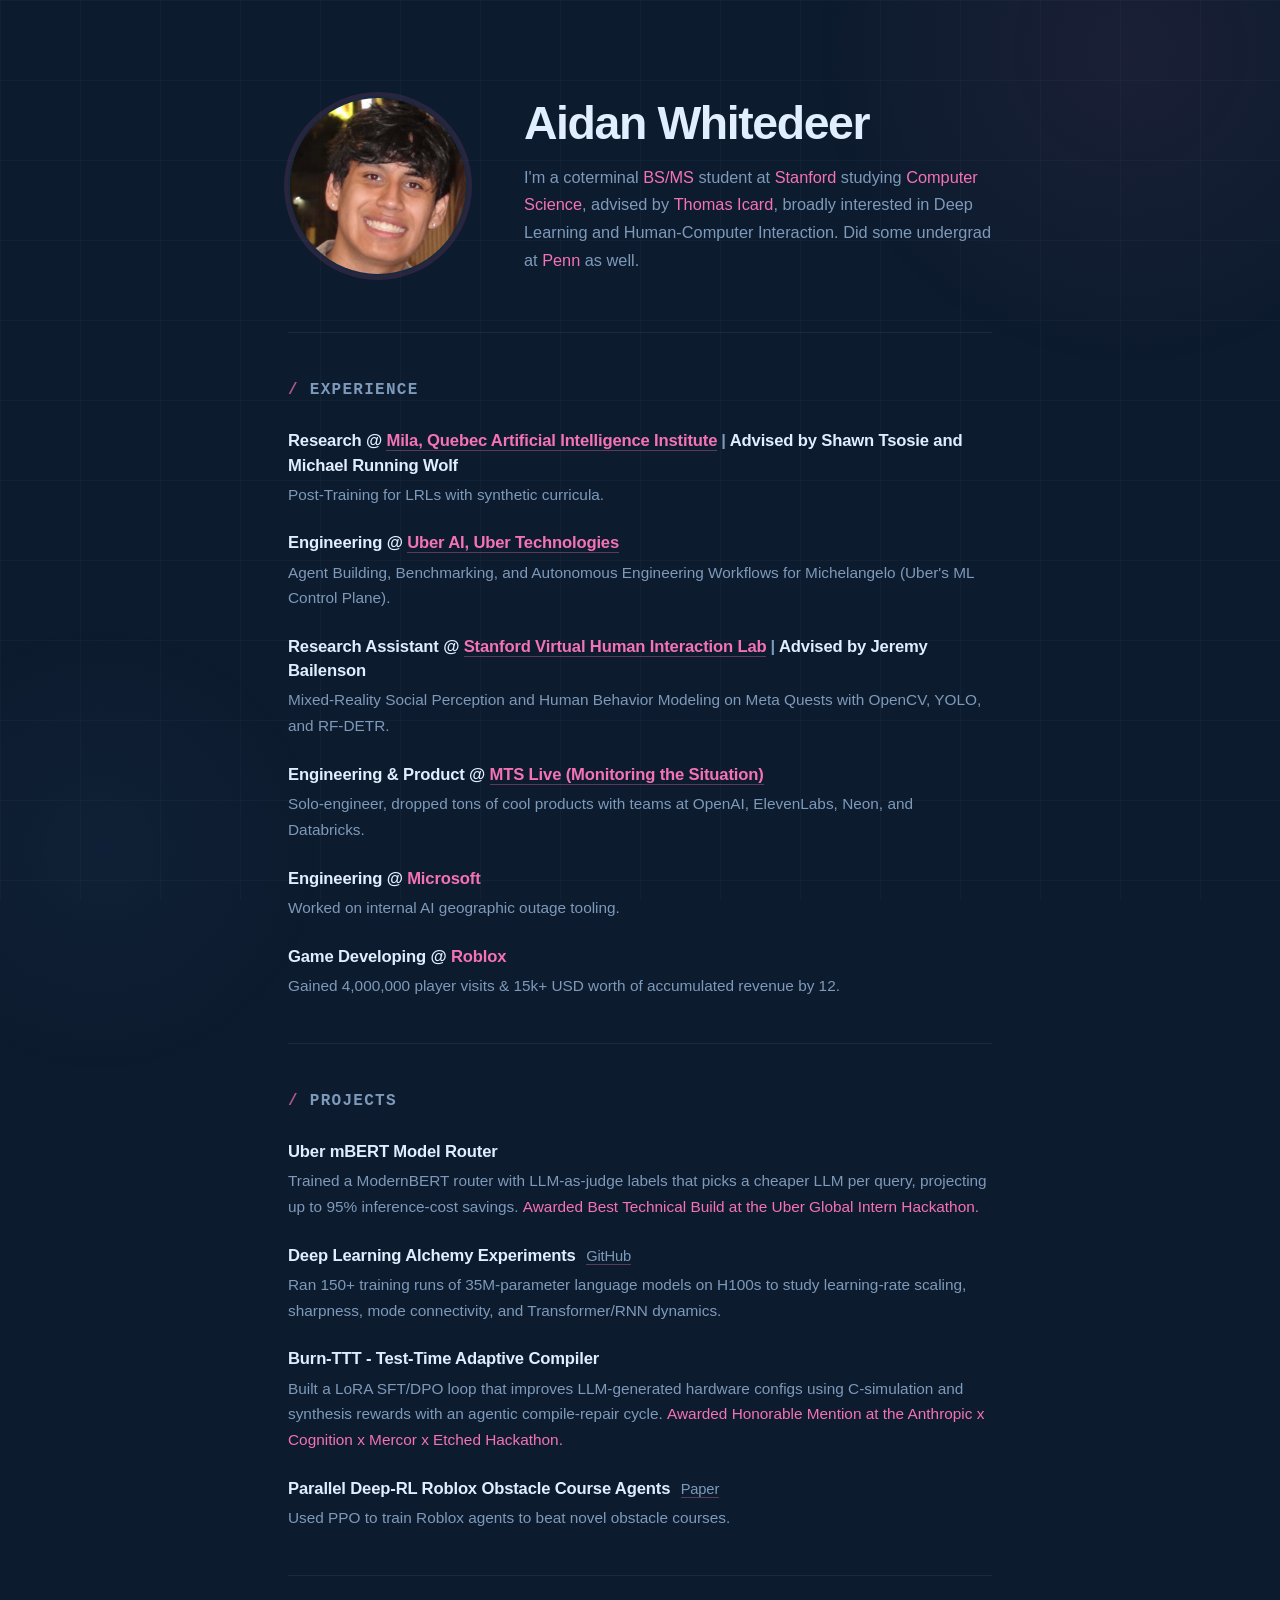
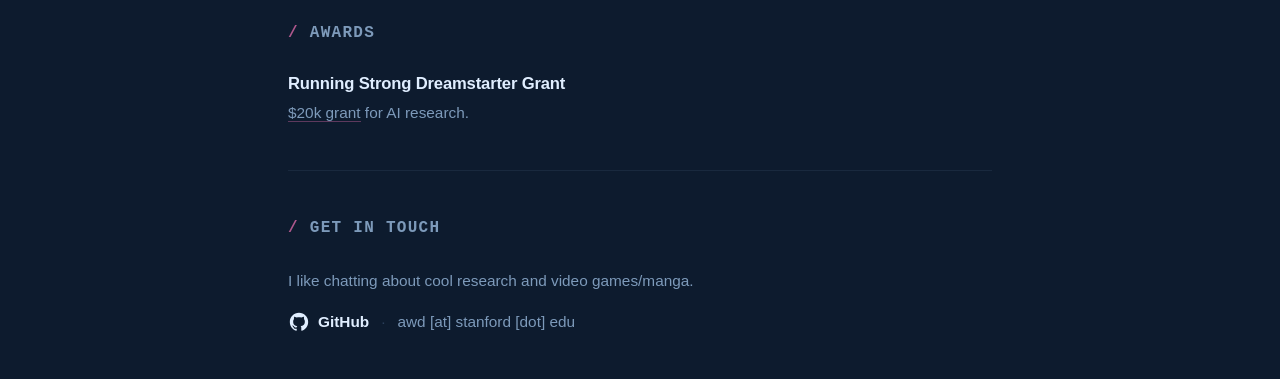
==== index.html @ 3b59ca69 "Drop CS224R label from Roblox project title" ====
<!DOCTYPE html>
<html lang="en">
<head>
  <meta charset="UTF-8">
  <meta name="viewport" content="width=device-width, initial-scale=1.0">
  <meta http-equiv="Content-Security-Policy" content="
    default-src 'self';
    script-src 'self' 'unsafe-inline' https://cdn.jsdelivr.net https://platform.x.com https://platform.twitter.com https://cdn.syndication.twimg.com;
    style-src 'self' 'unsafe-inline' https://fonts.googleapis.com https://platform.twitter.com;
    font-src 'self' https://fonts.gstatic.com;
    img-src 'self' data: blob: https://pbs.twimg.com https://abs.twimg.com https://syndication.twitter.com https://platform.twitter.com;
    media-src 'self';
    frame-src https://platform.x.com https://platform.twitter.com https://syndication.twitter.com https://x.com https://twitter.com;
    connect-src 'self' https://cdn.syndication.twimg.com https://syndication.twitter.com;
    object-src 'none';
    base-uri 'self';
    form-action 'self';
    upgrade-insecure-requests;
  ">
  <meta name="referrer" content="strict-origin-when-cross-origin">
  <title>Aidan Whitedeer</title>
  <link rel="preconnect" href="https://fonts.googleapis.com">
  <link rel="preconnect" href="https://fonts.gstatic.com" crossorigin>
  <link href="https://fonts.googleapis.com/css2?family=Space+Grotesk:wght@300;400;500;600;700&display=swap" rel="stylesheet">
  <style>
    *, *::before, *::after { box-sizing: border-box; margin: 0; padding: 0; }

    :root {
      --bg:          #0d1b2e;
      --border:      rgba(180,210,255,0.08);
      --text:        #c8d8f0;
      --text-strong: #e0eeff;
      --text-muted:  #7d9aba;
      --text-dim:    #2a3f5a;
      --accent:      #f472b6;
      --mono:        'JetBrains Mono', 'Fira Mono', monospace;
    }

    @font-face {
      font-family: 'Tosh';
      src: local('Tosh'), local('Tosh-Regular');
      font-weight: 400;
    }
    @font-face {
      font-family: 'Tosh';
      src: local('Tosh Bold'), local('Tosh-Bold');
      font-weight: 700;
    }

    html { scroll-behavior: smooth; -webkit-text-size-adjust: 100%; text-size-adjust: 100%; }

    body {
      background: var(--bg);
      color: var(--text);
      font-family: 'Tosh', 'Space Grotesk', -apple-system, BlinkMacSystemFont, 'Segoe UI', sans-serif;
      line-height: 1.65;
      -webkit-font-smoothing: antialiased;
      -moz-osx-font-smoothing: grayscale;
    }

    body::after {
      content: '';
      position: fixed;
      inset: 0;
      background-image:
        linear-gradient(rgba(180,210,255,0.03) 1px, transparent 1px),
        linear-gradient(90deg, rgba(180,210,255,0.03) 1px, transparent 1px);
      background-size: 80px 80px;
      pointer-events: none;
      z-index: 0;
    }

    a { color: inherit; text-decoration: none; }

    .wrap {
      position: relative;
      z-index: 1;
      max-width: 760px;
      margin: 0 auto;
      padding: 0 28px;
    }

    /* Hero */
    .hero {
      padding: 96px 0 56px;
      display: flex;
      align-items: center;
      gap: 56px;
    }
    .hero-content { flex: 1; min-width: 0; }
    .hero-name {
      font-size: clamp(2rem, 5vw, 2.9rem);
      font-weight: 700;
      letter-spacing: -0.03em;
      line-height: 1.08;
      margin-bottom: 16px;
      color: var(--text-strong);
    }
    .hero-bio {
      font-size: 1.02rem;
      color: var(--text-muted);
      line-height: 1.7;
    }
    .entry-desc .hl, .hero-bio .hl { color: var(--accent); font-weight: 500; }

    .hero-photo {
      width: 180px;
      height: 180px;
      border-radius: 50%;
      object-fit: cover;
      object-position: center;
      border: 2px solid var(--border);
      flex-shrink: 0;
      box-shadow: 0 0 0 4px rgba(244,114,182,0.12);
    }

    /* Sections */
    section {
      padding: 44px 0;
      border-top: 1px solid var(--border);
    }
    .section-label {
      font-size: 1rem;
      font-weight: 600;
      letter-spacing: 0.08em;
      text-transform: uppercase;
      color: var(--text-muted);
      margin-bottom: 26px;
      font-family: var(--mono);
    }
    .section-label::before { content: '/ '; color: var(--accent); opacity: 0.7; }

    .entry { margin-bottom: 24px; }
    .entry:last-child { margin-bottom: 0; }
    .entry-title {
      font-size: 1.04rem;
      font-weight: 600;
      color: var(--text-strong);
      line-height: 1.45;
      letter-spacing: -0.01em;
    }
    .entry-title .sep { color: var(--text-muted); margin: 0 4px; }
    .entry-desc {
      font-size: 0.96rem;
      color: var(--text-muted);
      line-height: 1.68;
      margin-top: 4px;
    }

    .ul-link {
      border-bottom: 1px solid rgba(244,114,182,0.35);
      transition: color 0.18s, border-color 0.18s;
    }
    .ul-link:hover { color: var(--accent); border-color: var(--accent); }
    .entry-title .ul-link { font-weight: 500; font-size: 0.92rem; color: var(--text-muted); margin-left: 6px; }
    .entry-title .ul-link:hover { color: var(--accent); }


    .org-link {
      color: var(--accent);
      border-bottom: 1px solid rgba(244,114,182,0.35);
      transition: color 0.18s, border-color 0.18s;
    }
    .org-hl { color: var(--accent); }
    .org-link:hover { color: var(--accent); border-color: var(--accent); }

    /* Contact */
    .contact-row {
      display: flex;
      align-items: center;
      gap: 12px;
      margin-top: 16px;
      font-size: 0.96rem;
      color: var(--text-muted);
      flex-wrap: wrap;
    }
    .contact-row .gh {
      display: inline-flex;
      align-items: center;
      gap: 8px;
      font-weight: 600;
      color: var(--text-strong);
      transition: color 0.18s;
    }
    .contact-row .gh:hover { color: var(--accent); }
    .contact-row .dot { color: var(--text-dim); }

    .bg-orb {
      position: fixed;
      top: -300px;
      right: -200px;
      width: 700px;
      height: 700px;
      background: radial-gradient(ellipse, rgba(244,114,182,0.06) 0%, rgba(13,27,46,0) 65%);
      pointer-events: none;
      z-index: 0;
    }
    .bg-orb-2 {
      position: fixed;
      bottom: -200px;
      left: -150px;
      width: 500px;
      height: 500px;
      background: radial-gradient(ellipse, rgba(96,165,250,0.04) 0%, transparent 65%);
      pointer-events: none;
      z-index: 0;
    }

    @media (max-width: 700px) {
      .hero { flex-direction: column; align-items: flex-start; gap: 24px; padding: 56px 0 40px; }
      .hero-photo { width: 140px; height: 140px; }
    }
  </style>
</head>
<body>

<div class="bg-orb"></div>
<div class="bg-orb-2"></div>

<div class="wrap">

  <header class="hero">
    <img class="hero-photo" src="assets/profile.jpg" alt="Aidan Whitedeer">
    <div class="hero-content">
      <h1 class="hero-name">Aidan Whitedeer</h1>
      <p class="hero-bio">I'm a coterminal <span class="hl">BS/MS</span> student at <span class="hl">Stanford</span> studying <span class="hl">Computer Science</span>, advised by <span class="hl">Thomas Icard</span>, broadly interested in Deep Learning and Human-Computer Interaction. Did some undergrad at <span class="hl">Penn</span> as well.</p>
    </div>
  </header>

  <section id="experience">
    <p class="section-label">Experience</p>

    <div class="entry">
      <div class="entry-title">Research @ <a class="org-link" href="https://mila.quebec/en/ai4humanity/applied-projects/first-languages-ai-reality" target="_blank" rel="noopener">Mila, Quebec Artificial Intelligence Institute</a><span class="sep">|</span>Advised by Shawn Tsosie and Michael Running Wolf</div>
      <p class="entry-desc">Post-Training for LRLs with synthetic curricula.</p>
    </div>

    <div class="entry">
      <div class="entry-title">Engineering @ <a class="org-link" href="https://www.uber.com/us/en/blog/engineering/uber-ai/" target="_blank" rel="noopener">Uber AI, Uber Technologies</a></div>
      <p class="entry-desc">Agent Building, Benchmarking, and Autonomous Engineering Workflows for Michelangelo (Uber's ML Control Plane).</p>
    </div>

    <div class="entry">
      <div class="entry-title">Research Assistant @ <a class="org-link" href="https://vhil.stanford.edu/" target="_blank" rel="noopener">Stanford Virtual Human Interaction Lab</a><span class="sep">|</span>Advised by Jeremy Bailenson</div>
      <p class="entry-desc">Mixed-Reality Social Perception and Human Behavior Modeling on Meta Quests with OpenCV, YOLO, and RF-DETR.</p>
    </div>

    <div class="entry">
      <div class="entry-title">Engineering &amp; Product @ <a class="org-link" href="https://www.mts.now/" target="_blank" rel="noopener">MTS Live (Monitoring the Situation)</a></div>
      <p class="entry-desc">Solo-engineer, dropped tons of cool products with teams at OpenAI, ElevenLabs, Neon, and Databricks.</p>
    </div>

    <div class="entry">
      <div class="entry-title">Engineering @ <span class="org-hl">Microsoft</span></div>
      <p class="entry-desc">Worked on internal AI geographic outage tooling.</p>
    </div>

    <div class="entry">
      <div class="entry-title">Game Developing @ <span class="org-hl">Roblox</span></div>
      <p class="entry-desc">Gained 4,000,000 player visits &amp; 15k+ USD worth of accumulated revenue by 12.</p>
    </div>
  </section>

  <section id="projects">
    <p class="section-label">Projects</p>

    <div class="entry">
      <div class="entry-title">Uber mBERT Model Router</div>
      <p class="entry-desc">Trained a ModernBERT router with LLM-as-judge labels that picks a cheaper LLM per query, projecting up to 95% inference-cost savings. <span class="hl">Awarded Best Technical Build at the Uber Global Intern Hackathon.</span></p>
    </div>

    <div class="entry">
      <div class="entry-title">Deep Learning Alchemy Experiments <a class="ul-link" href="https://github.com/awd-i/assignments" target="_blank" rel="noopener">GitHub</a></div>
      <p class="entry-desc">Ran 150+ training runs of 35M-parameter language models on H100s to study learning-rate scaling, sharpness, mode connectivity, and Transformer/RNN dynamics.</p>
    </div>

    <div class="entry">
      <div class="entry-title">Burn-TTT - Test-Time Adaptive Compiler</div>
      <p class="entry-desc">Built a LoRA SFT/DPO loop that improves LLM-generated hardware configs using C-simulation and synthesis rewards with an agentic compile-repair cycle. <span class="hl">Awarded Honorable Mention at the Anthropic x Cognition x Mercor x Etched Hackathon.</span></p>
    </div>

    <div class="entry">
      <div class="entry-title">Parallel Deep-RL Roblox Obstacle Course Agents <a class="ul-link" href="https://cs224r.stanford.edu/projects/pdfs/Alex%20Li%20Cheney%20Sang%20Aidan%20Whitedeer%20submission_416286475/CS224RPaper_updated__1_.pdf" target="_blank" rel="noopener">Paper</a></div>
      <p class="entry-desc">Used PPO to train Roblox agents to beat novel obstacle courses.</p>
    </div>
  </section>

  <section id="awards">
    <p class="section-label">Awards</p>

    <div class="entry">
      <div class="entry-title">Running Strong Dreamstarter Grant</div>
      <p class="entry-desc"><a class="ul-link" href="https://indianyouth.org/2025-dreamstarter-aidan-whitedeer/" target="_blank" rel="noopener">$20k grant</a> for AI research.</p>
    </div>
  </section>

  <section id="contact">
    <p class="section-label">Get in Touch</p>
    <p class="entry-desc">I like chatting about cool research and video games/manga.</p>
    <div class="contact-row">
      <a class="gh" href="https://github.com/awd-i" target="_blank" rel="noopener">
        <svg width="22" height="22" viewBox="0 0 24 24" fill="currentColor" aria-hidden="true"><path d="M12 2C6.48 2 2 6.48 2 12c0 4.42 2.87 8.17 6.84 9.49.5.09.68-.22.68-.48v-1.7c-2.78.6-3.37-1.34-3.37-1.34-.45-1.15-1.11-1.46-1.11-1.46-.91-.62.07-.61.07-.61 1 .07 1.53 1.03 1.53 1.03.89 1.52 2.34 1.08 2.91.83.09-.65.35-1.08.63-1.33-2.22-.25-4.56-1.11-4.56-4.94 0-1.09.39-1.98 1.03-2.68-.1-.25-.45-1.27.1-2.64 0 0 .84-.27 2.75 1.02.8-.22 1.65-.33 2.5-.33s1.7.11 2.5.33c1.91-1.29 2.75-1.02 2.75-1.02.55 1.37.2 2.39.1 2.64.64.7 1.03 1.59 1.03 2.68 0 3.84-2.34 4.69-4.57 4.93.36.31.68.92.68 1.85v2.74c0 .27.18.58.69.48C19.14 20.16 22 16.42 22 12c0-5.52-4.48-10-10-10z"/></svg>
        GitHub
      </a>
      <span class="dot">&middot;</span>
      <span>awd [at] stanford [dot] edu</span>
    </div>
  </section>
</div>


</body>
</html>
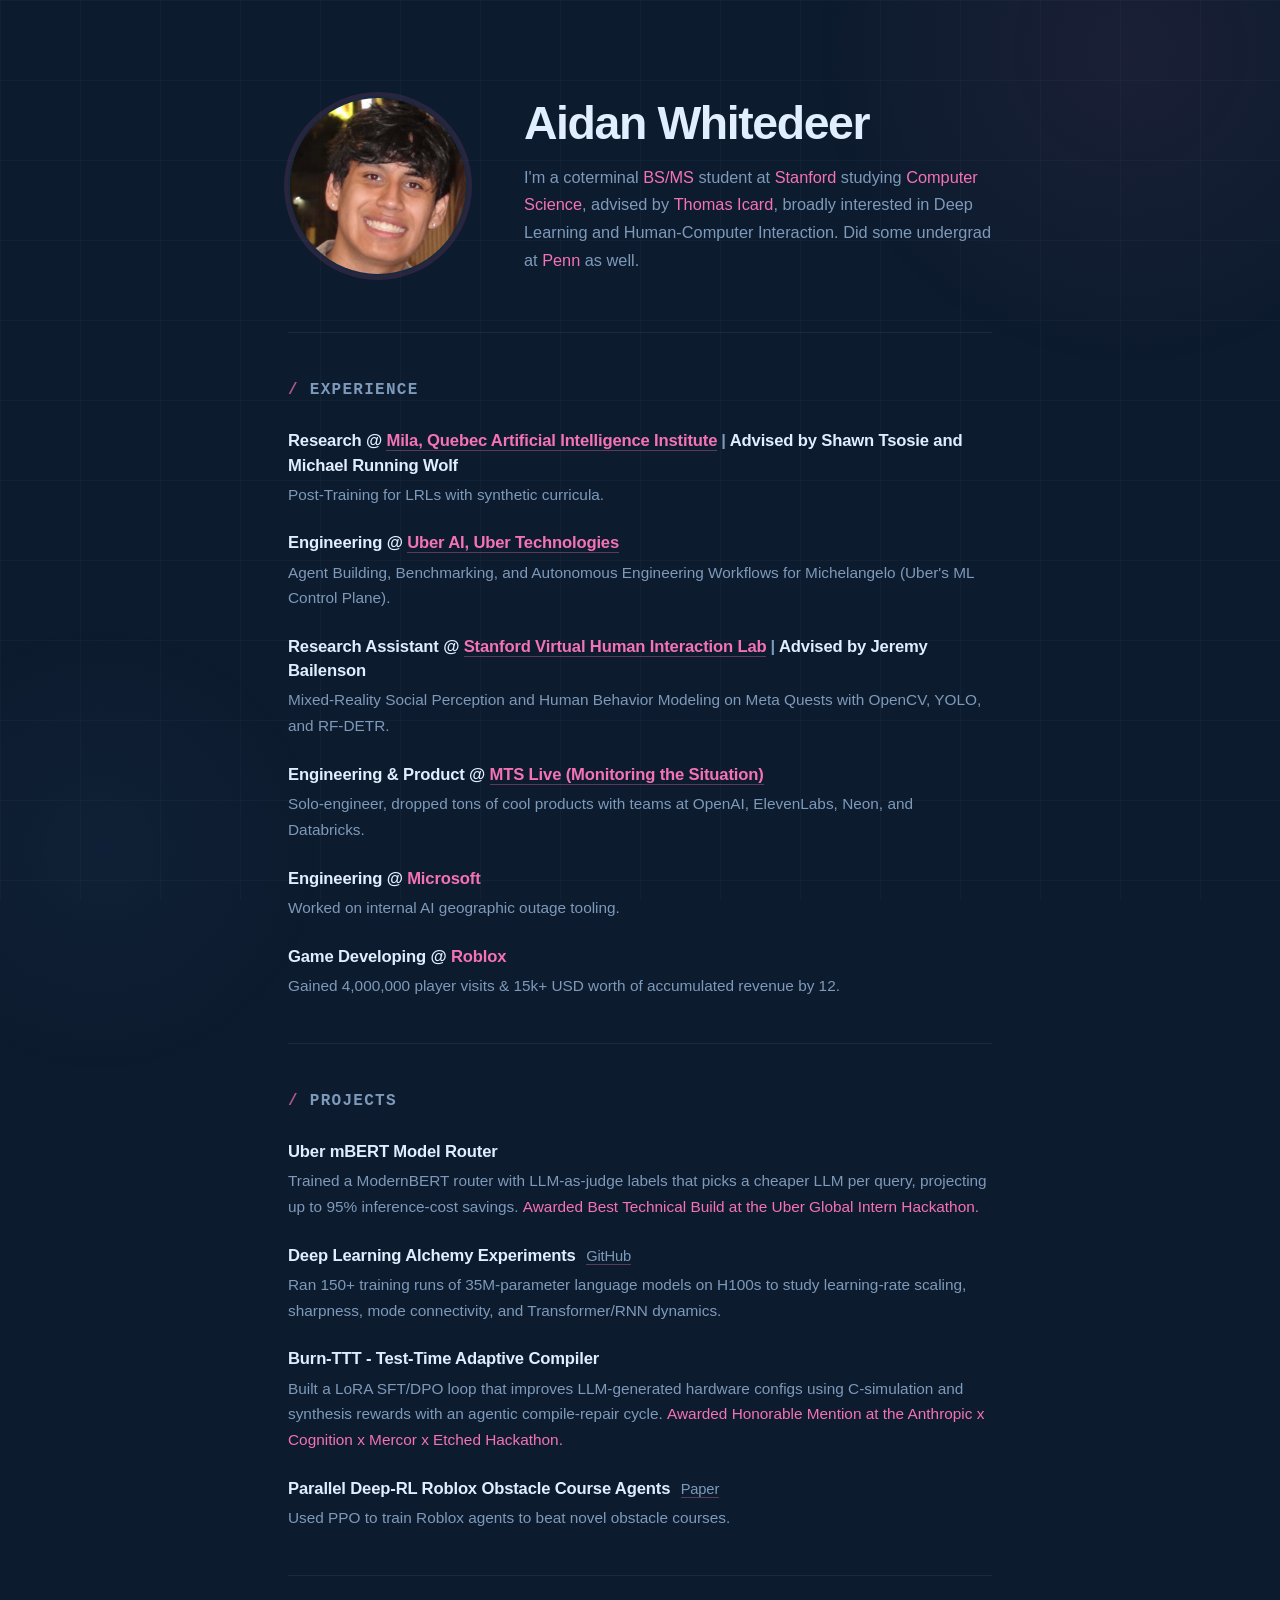
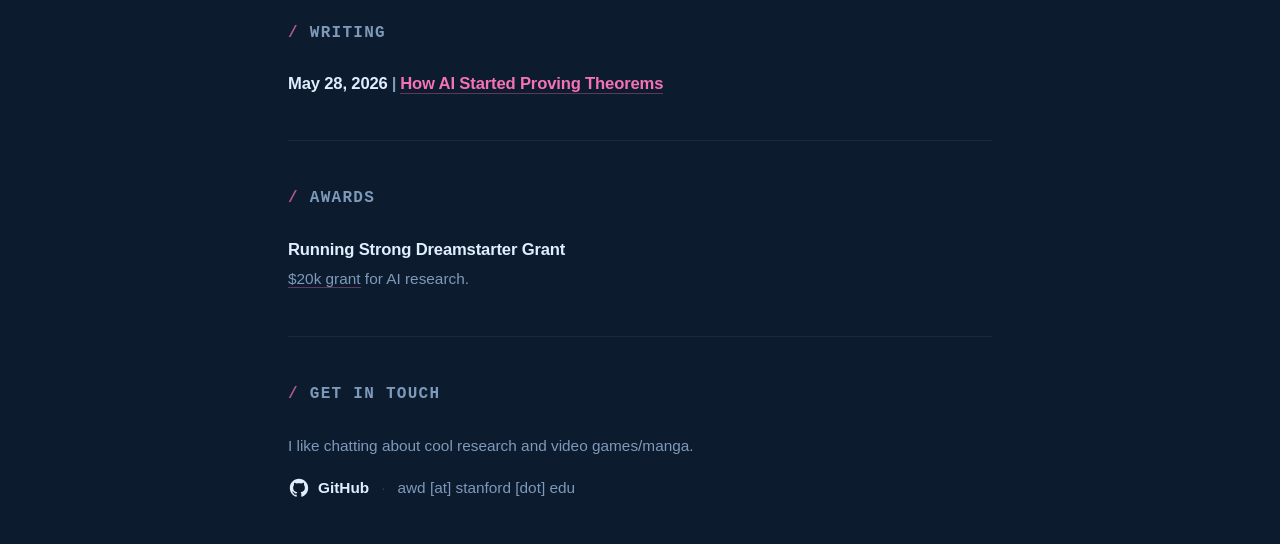
==== commit 15dafc2f: "WIP: writing section" ====
--- a/index.html
+++ b/index.html
@@ -285,6 +285,14 @@
     </div>
   </section>
 
+  <section id="writing">
+    <p class="section-label">Writing</p>
+
+    <div class="entry">
+      <div class="entry-title">May 28, 2026<span class="sep">|</span><a class="org-link" href="https://drops.mts.now/aimath/" target="_blank" rel="noopener">How AI Started Proving Theorems</a></div>
+    </div>
+  </section>
+
   <section id="awards">
     <p class="section-label">Awards</p>
 
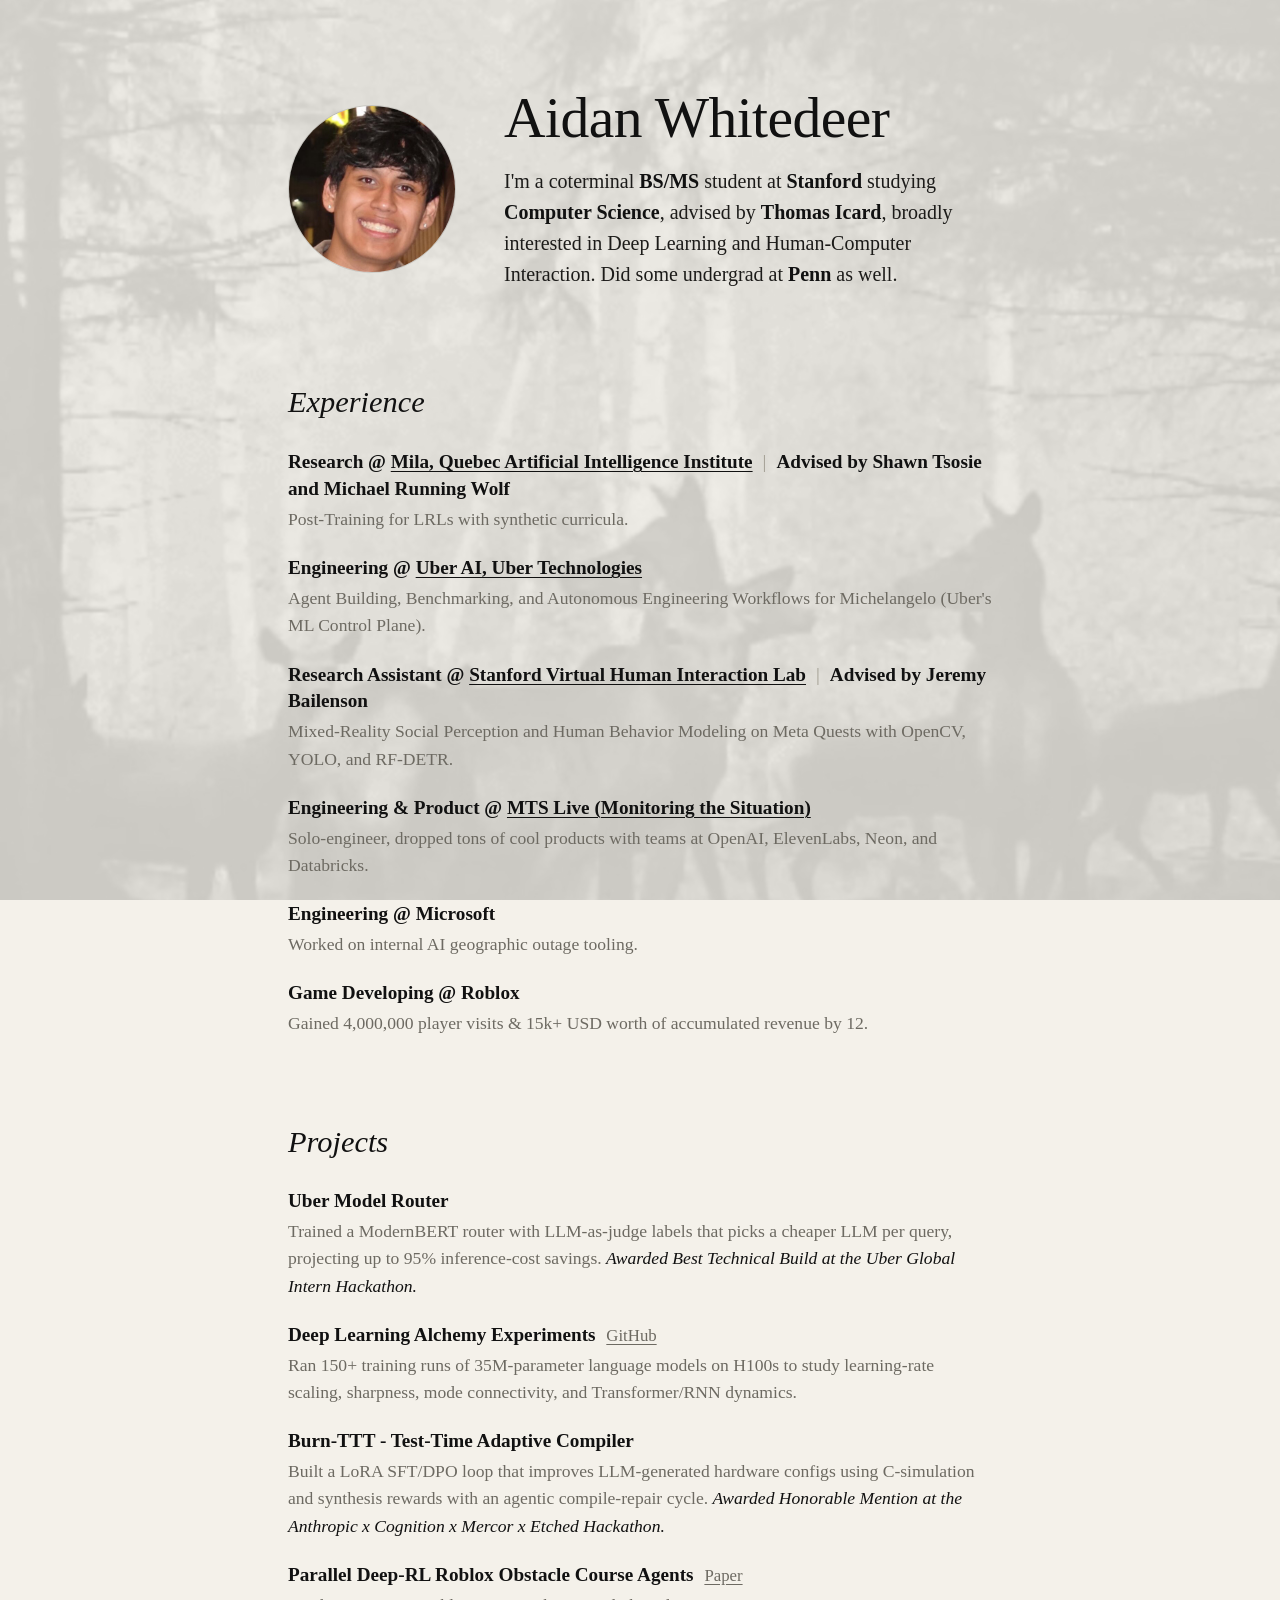
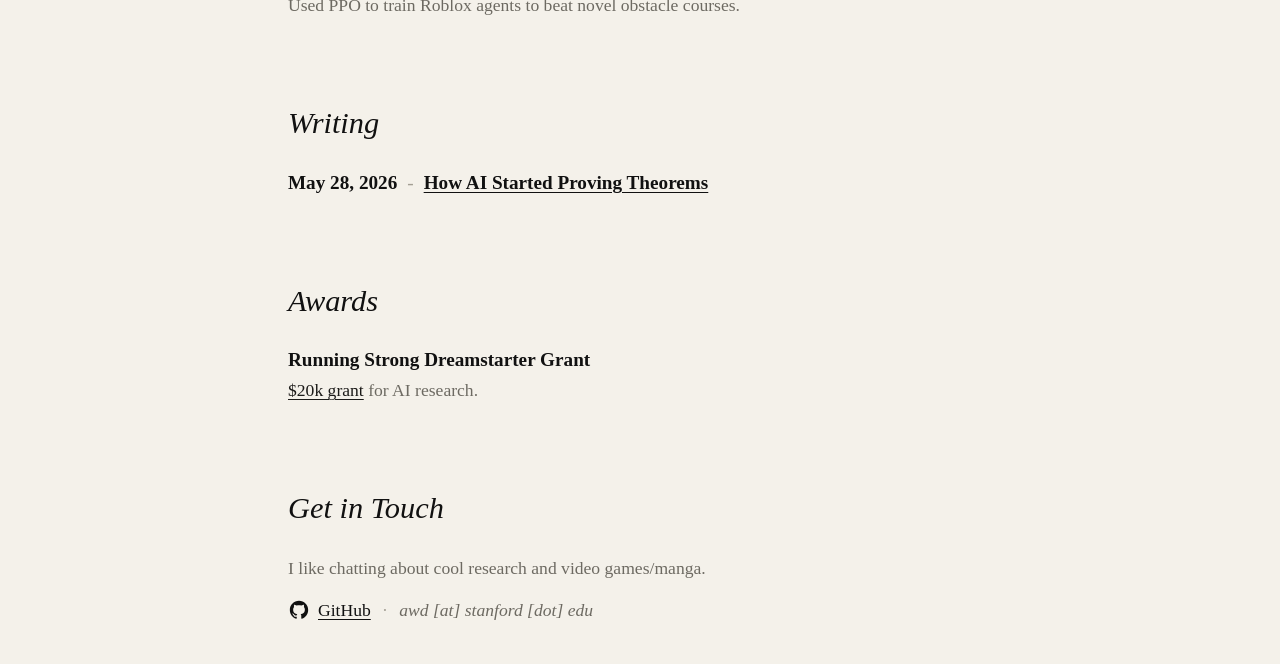
==== commit 6e794186: "Cream theme with Garamond type, grey forest background, Writing section, Uber Model Router" ====
--- a/index.html
+++ b/index.html
@@ -21,30 +21,19 @@
   <title>Aidan Whitedeer</title>
   <link rel="preconnect" href="https://fonts.googleapis.com">
   <link rel="preconnect" href="https://fonts.gstatic.com" crossorigin>
-  <link href="https://fonts.googleapis.com/css2?family=Space+Grotesk:wght@300;400;500;600;700&display=swap" rel="stylesheet">
+  <link href="https://fonts.googleapis.com/css2?family=EB+Garamond:ital,wght@0,400;0,500;0,600;1,400;1,500&display=swap" rel="stylesheet">
   <style>
     *, *::before, *::after { box-sizing: border-box; margin: 0; padding: 0; }
 
     :root {
-      --bg:          #0d1b2e;
-      --border:      rgba(180,210,255,0.08);
-      --text:        #c8d8f0;
-      --text-strong: #e0eeff;
-      --text-muted:  #7d9aba;
-      --text-dim:    #2a3f5a;
-      --accent:      #f472b6;
-      --mono:        'JetBrains Mono', 'Fira Mono', monospace;
-    }
-
-    @font-face {
-      font-family: 'Tosh';
-      src: local('Tosh'), local('Tosh-Regular');
-      font-weight: 400;
-    }
-    @font-face {
-      font-family: 'Tosh';
-      src: local('Tosh Bold'), local('Tosh-Bold');
-      font-weight: 700;
+      --bg:          #f4f1ea;
+      --border:      rgba(30,30,30,0.12);
+      --text:        #1c1b19;
+      --text-strong: #111;
+      --text-muted:  #6d6a62;
+      --text-dim:    #a39f94;
+      --accent:      #6d4fc4;
+      --serif:       'EB Garamond', 'Cormorant Garamond', Garamond, 'Times New Roman', serif;
     }
 
     html { scroll-behavior: smooth; -webkit-text-size-adjust: 100%; text-size-adjust: 100%; }
@@ -52,25 +41,23 @@
     body {
       background: var(--bg);
       color: var(--text);
-      font-family: 'Tosh', 'Space Grotesk', -apple-system, BlinkMacSystemFont, 'Segoe UI', sans-serif;
-      line-height: 1.65;
+      font-family: var(--serif);
+      font-size: 1.15rem;
+      line-height: 1.6;
       -webkit-font-smoothing: antialiased;
       -moz-osx-font-smoothing: grayscale;
     }
 
-    body::after {
-      content: '';
+    a { color: inherit; text-decoration: none; }
+
+    #bg {
       position: fixed;
       inset: 0;
-      background-image:
-        linear-gradient(rgba(180,210,255,0.03) 1px, transparent 1px),
-        linear-gradient(90deg, rgba(180,210,255,0.03) 1px, transparent 1px);
-      background-size: 80px 80px;
+      background: url('assets/forest.jpg') center / cover no-repeat;
+      opacity: 0.22;
       pointer-events: none;
       z-index: 0;
     }
-
-    a { color: inherit; text-decoration: none; }
 
     .wrap {
       position: relative;
@@ -82,95 +69,86 @@
 
     /* Hero */
     .hero {
-      padding: 96px 0 56px;
+      padding: 88px 0 48px;
       display: flex;
       align-items: center;
-      gap: 56px;
+      gap: 48px;
     }
     .hero-content { flex: 1; min-width: 0; }
     .hero-name {
-      font-size: clamp(2rem, 5vw, 2.9rem);
-      font-weight: 700;
-      letter-spacing: -0.03em;
-      line-height: 1.08;
-      margin-bottom: 16px;
+      font-size: clamp(2.6rem, 6vw, 3.6rem);
+      font-weight: 400;
+      letter-spacing: -0.01em;
+      line-height: 1.05;
+      margin-bottom: 18px;
       color: var(--text-strong);
     }
     .hero-bio {
-      font-size: 1.02rem;
-      color: var(--text-muted);
-      line-height: 1.7;
-    }
-    .entry-desc .hl, .hero-bio .hl { color: var(--accent); font-weight: 500; }
+      font-size: 1.25rem;
+      line-height: 1.55;
+      color: var(--text);
+    }
+    .hl { font-weight: 600; color: var(--text-strong); }
+    .entry-desc .hl { font-weight: 500; font-style: italic; }
 
     .hero-photo {
-      width: 180px;
-      height: 180px;
+      width: 168px;
+      height: 168px;
       border-radius: 50%;
       object-fit: cover;
       object-position: center;
-      border: 2px solid var(--border);
+      border: 1px solid var(--border);
       flex-shrink: 0;
-      box-shadow: 0 0 0 4px rgba(244,114,182,0.12);
     }
 
     /* Sections */
     section {
-      padding: 44px 0;
-      border-top: 1px solid var(--border);
+      padding: 40px 0;
     }
     .section-label {
-      font-size: 1rem;
-      font-weight: 600;
-      letter-spacing: 0.08em;
-      text-transform: uppercase;
-      color: var(--text-muted);
-      margin-bottom: 26px;
-      font-family: var(--mono);
-    }
-    .section-label::before { content: '/ '; color: var(--accent); opacity: 0.7; }
-
-    .entry { margin-bottom: 24px; }
+      font-size: 1.9rem;
+      font-style: italic;
+      font-weight: 400;
+      color: var(--text-strong);
+      margin-bottom: 22px;
+    }
+
+    .entry { margin-bottom: 22px; }
     .entry:last-child { margin-bottom: 0; }
     .entry-title {
-      font-size: 1.04rem;
+      font-size: 1.2rem;
       font-weight: 600;
       color: var(--text-strong);
-      line-height: 1.45;
-      letter-spacing: -0.01em;
-    }
-    .entry-title .sep { color: var(--text-muted); margin: 0 4px; }
+      line-height: 1.4;
+    }
+    .entry-title .sep { color: var(--text-dim); margin: 0 10px; font-weight: 400; }
     .entry-desc {
-      font-size: 0.96rem;
+      font-size: 1.1rem;
       color: var(--text-muted);
-      line-height: 1.68;
-      margin-top: 4px;
-    }
-
-    .ul-link {
-      border-bottom: 1px solid rgba(244,114,182,0.35);
-      transition: color 0.18s, border-color 0.18s;
-    }
-    .ul-link:hover { color: var(--accent); border-color: var(--accent); }
-    .entry-title .ul-link { font-weight: 500; font-size: 0.92rem; color: var(--text-muted); margin-left: 6px; }
+      line-height: 1.55;
+      margin-top: 3px;
+    }
+
+    .ul-link, .org-link, .org-hl {
+      color: var(--text-strong);
+      text-decoration: underline;
+      text-decoration-thickness: 1px;
+      text-underline-offset: 3px;
+      transition: color 0.18s;
+    }
+    .org-hl { text-decoration: none; }
+    .ul-link:hover, .org-link:hover { color: var(--accent); }
+    .entry-title .ul-link { font-weight: 400; font-size: 1.05rem; margin-left: 6px; color: var(--text-muted); }
     .entry-title .ul-link:hover { color: var(--accent); }
-
-
-    .org-link {
-      color: var(--accent);
-      border-bottom: 1px solid rgba(244,114,182,0.35);
-      transition: color 0.18s, border-color 0.18s;
-    }
-    .org-hl { color: var(--accent); }
-    .org-link:hover { color: var(--accent); border-color: var(--accent); }
+    .entry-desc .ul-link { color: var(--text); }
 
     /* Contact */
     .contact-row {
       display: flex;
       align-items: center;
       gap: 12px;
-      margin-top: 16px;
-      font-size: 0.96rem;
+      margin-top: 14px;
+      font-size: 1.1rem;
       color: var(--text-muted);
       flex-wrap: wrap;
     }
@@ -178,44 +156,24 @@
       display: inline-flex;
       align-items: center;
       gap: 8px;
-      font-weight: 600;
-      color: var(--text-strong);
+      color: var(--text-strong);
+      text-decoration: underline;
+      text-underline-offset: 3px;
       transition: color 0.18s;
     }
     .contact-row .gh:hover { color: var(--accent); }
     .contact-row .dot { color: var(--text-dim); }
-
-    .bg-orb {
-      position: fixed;
-      top: -300px;
-      right: -200px;
-      width: 700px;
-      height: 700px;
-      background: radial-gradient(ellipse, rgba(244,114,182,0.06) 0%, rgba(13,27,46,0) 65%);
-      pointer-events: none;
-      z-index: 0;
-    }
-    .bg-orb-2 {
-      position: fixed;
-      bottom: -200px;
-      left: -150px;
-      width: 500px;
-      height: 500px;
-      background: radial-gradient(ellipse, rgba(96,165,250,0.04) 0%, transparent 65%);
-      pointer-events: none;
-      z-index: 0;
-    }
+    .contact-row em { font-style: italic; }
 
     @media (max-width: 700px) {
-      .hero { flex-direction: column; align-items: flex-start; gap: 24px; padding: 56px 0 40px; }
-      .hero-photo { width: 140px; height: 140px; }
+      .hero { flex-direction: column; align-items: flex-start; gap: 24px; padding: 56px 0 36px; }
+      .hero-photo { width: 136px; height: 136px; }
     }
   </style>
 </head>
 <body>
 
-<div class="bg-orb"></div>
-<div class="bg-orb-2"></div>
+<div id="bg" aria-hidden="true"></div>
 
 <div class="wrap">
 
@@ -265,7 +223,7 @@
     <p class="section-label">Projects</p>
 
     <div class="entry">
-      <div class="entry-title">Uber mBERT Model Router</div>
+      <div class="entry-title">Uber Model Router</div>
       <p class="entry-desc">Trained a ModernBERT router with LLM-as-judge labels that picks a cheaper LLM per query, projecting up to 95% inference-cost savings. <span class="hl">Awarded Best Technical Build at the Uber Global Intern Hackathon.</span></p>
     </div>
 
@@ -289,7 +247,7 @@
     <p class="section-label">Writing</p>
 
     <div class="entry">
-      <div class="entry-title">May 28, 2026<span class="sep">|</span><a class="org-link" href="https://drops.mts.now/aimath/" target="_blank" rel="noopener">How AI Started Proving Theorems</a></div>
+      <div class="entry-title">May 28, 2026<span class="sep">-</span><a class="org-link" href="https://drops.mts.now/aimath/" target="_blank" rel="noopener">How AI Started Proving Theorems</a></div>
     </div>
   </section>
 
@@ -311,7 +269,7 @@
         GitHub
       </a>
       <span class="dot">&middot;</span>
-      <span>awd [at] stanford [dot] edu</span>
+      <em>awd [at] stanford [dot] edu</em>
     </div>
   </section>
 </div>
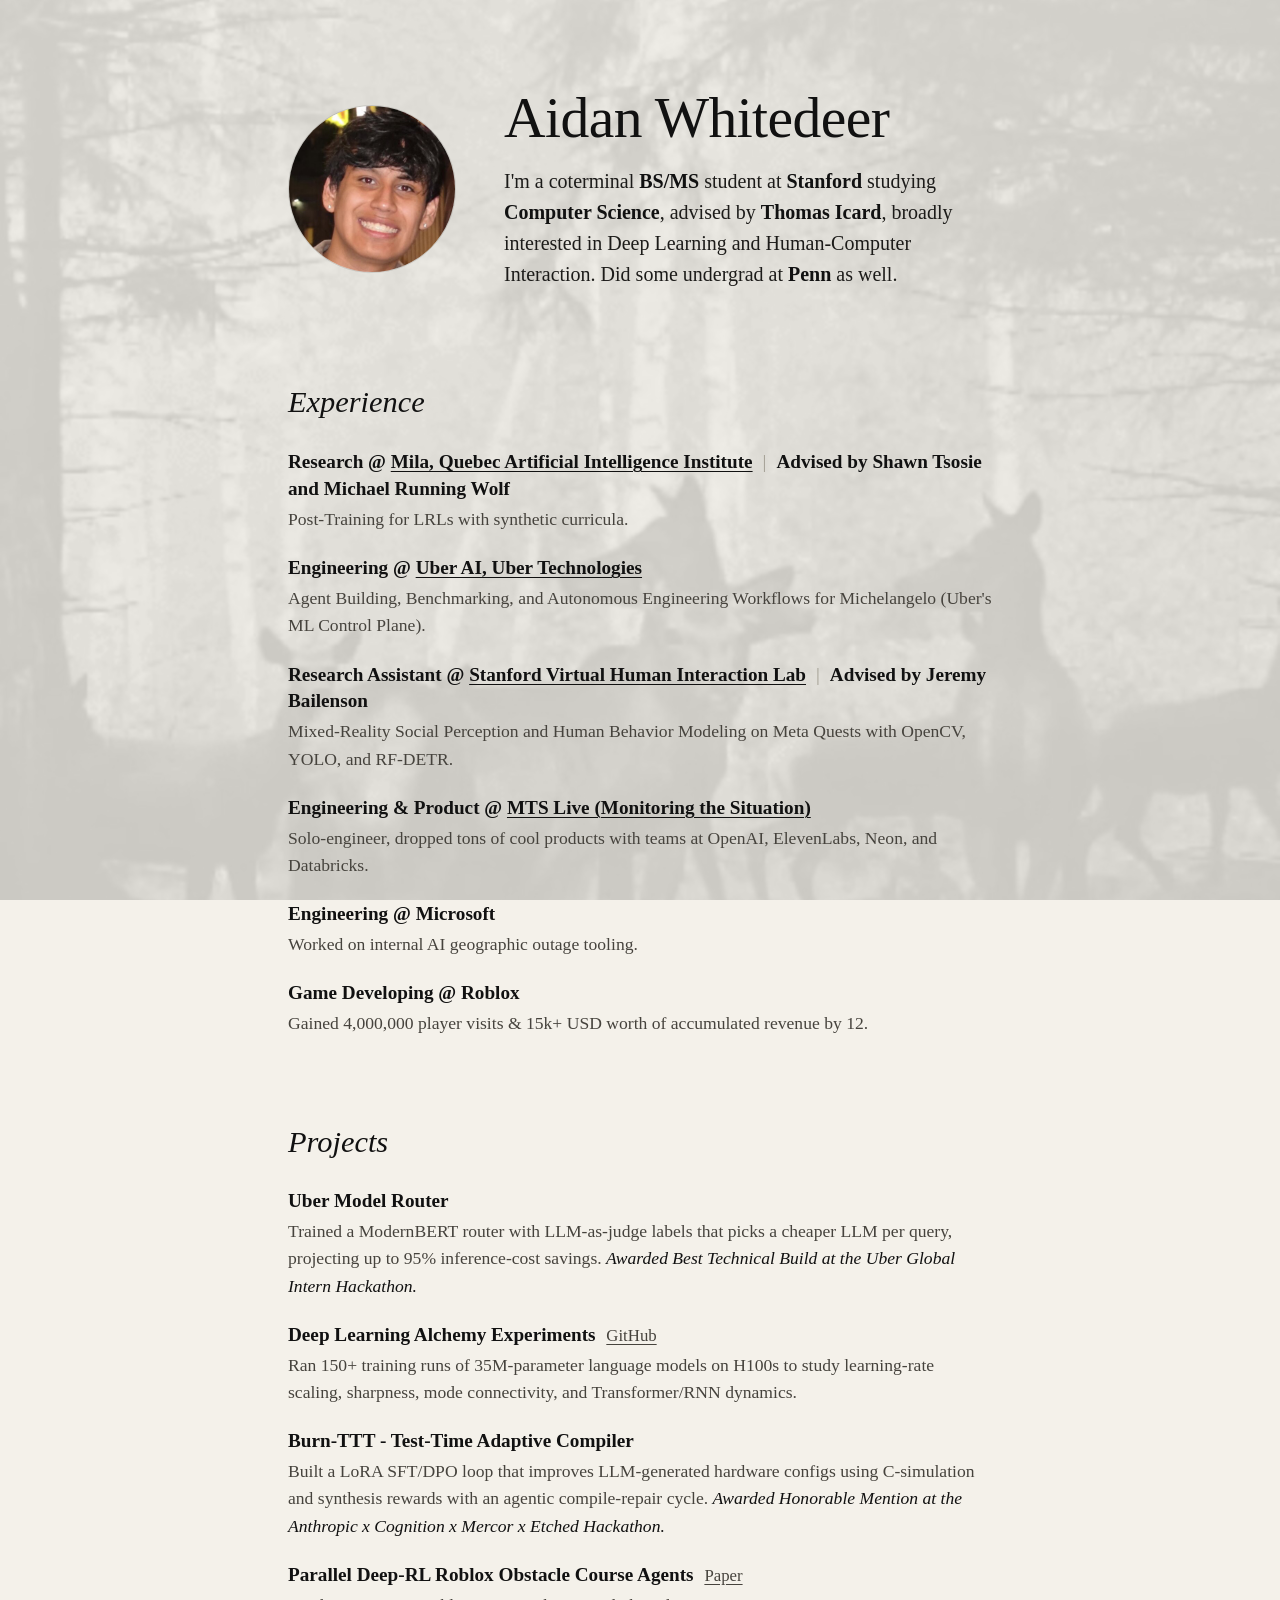
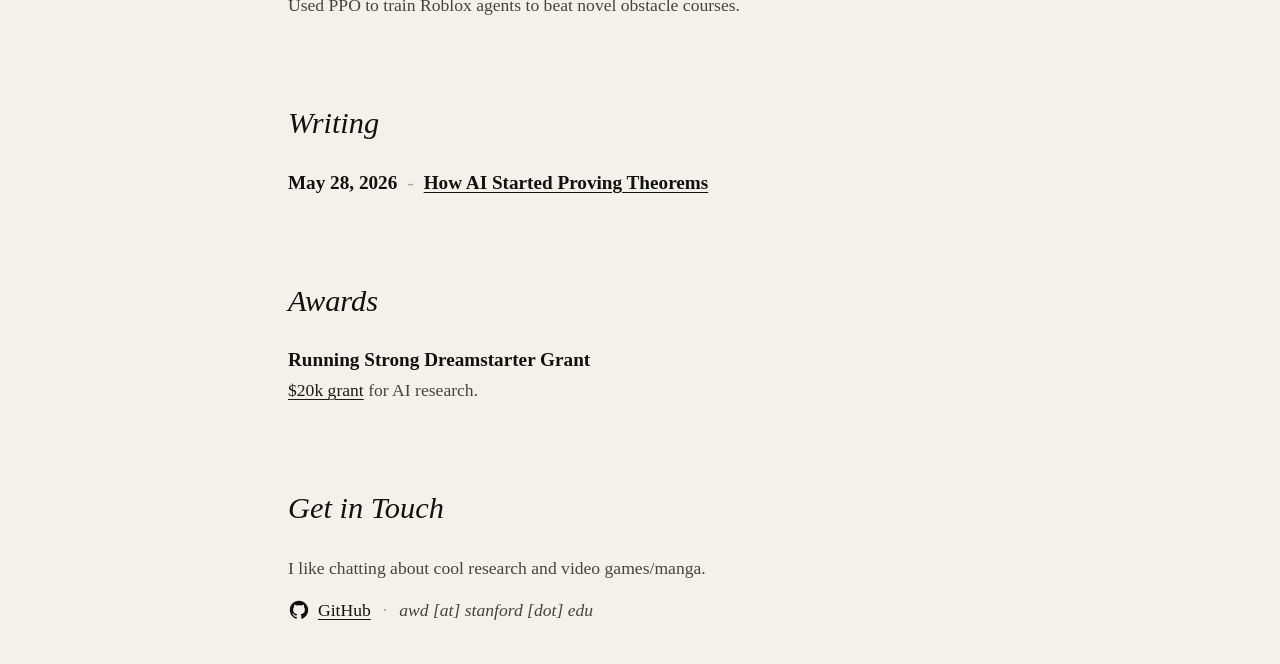
==== commit d948aac5: "Darken description text for contrast against background" ====
--- a/index.html
+++ b/index.html
@@ -30,7 +30,7 @@
       --border:      rgba(30,30,30,0.12);
       --text:        #1c1b19;
       --text-strong: #111;
-      --text-muted:  #6d6a62;
+      --text-muted:  #46433d;
       --text-dim:    #a39f94;
       --accent:      #6d4fc4;
       --serif:       'EB Garamond', 'Cormorant Garamond', Garamond, 'Times New Roman', serif;
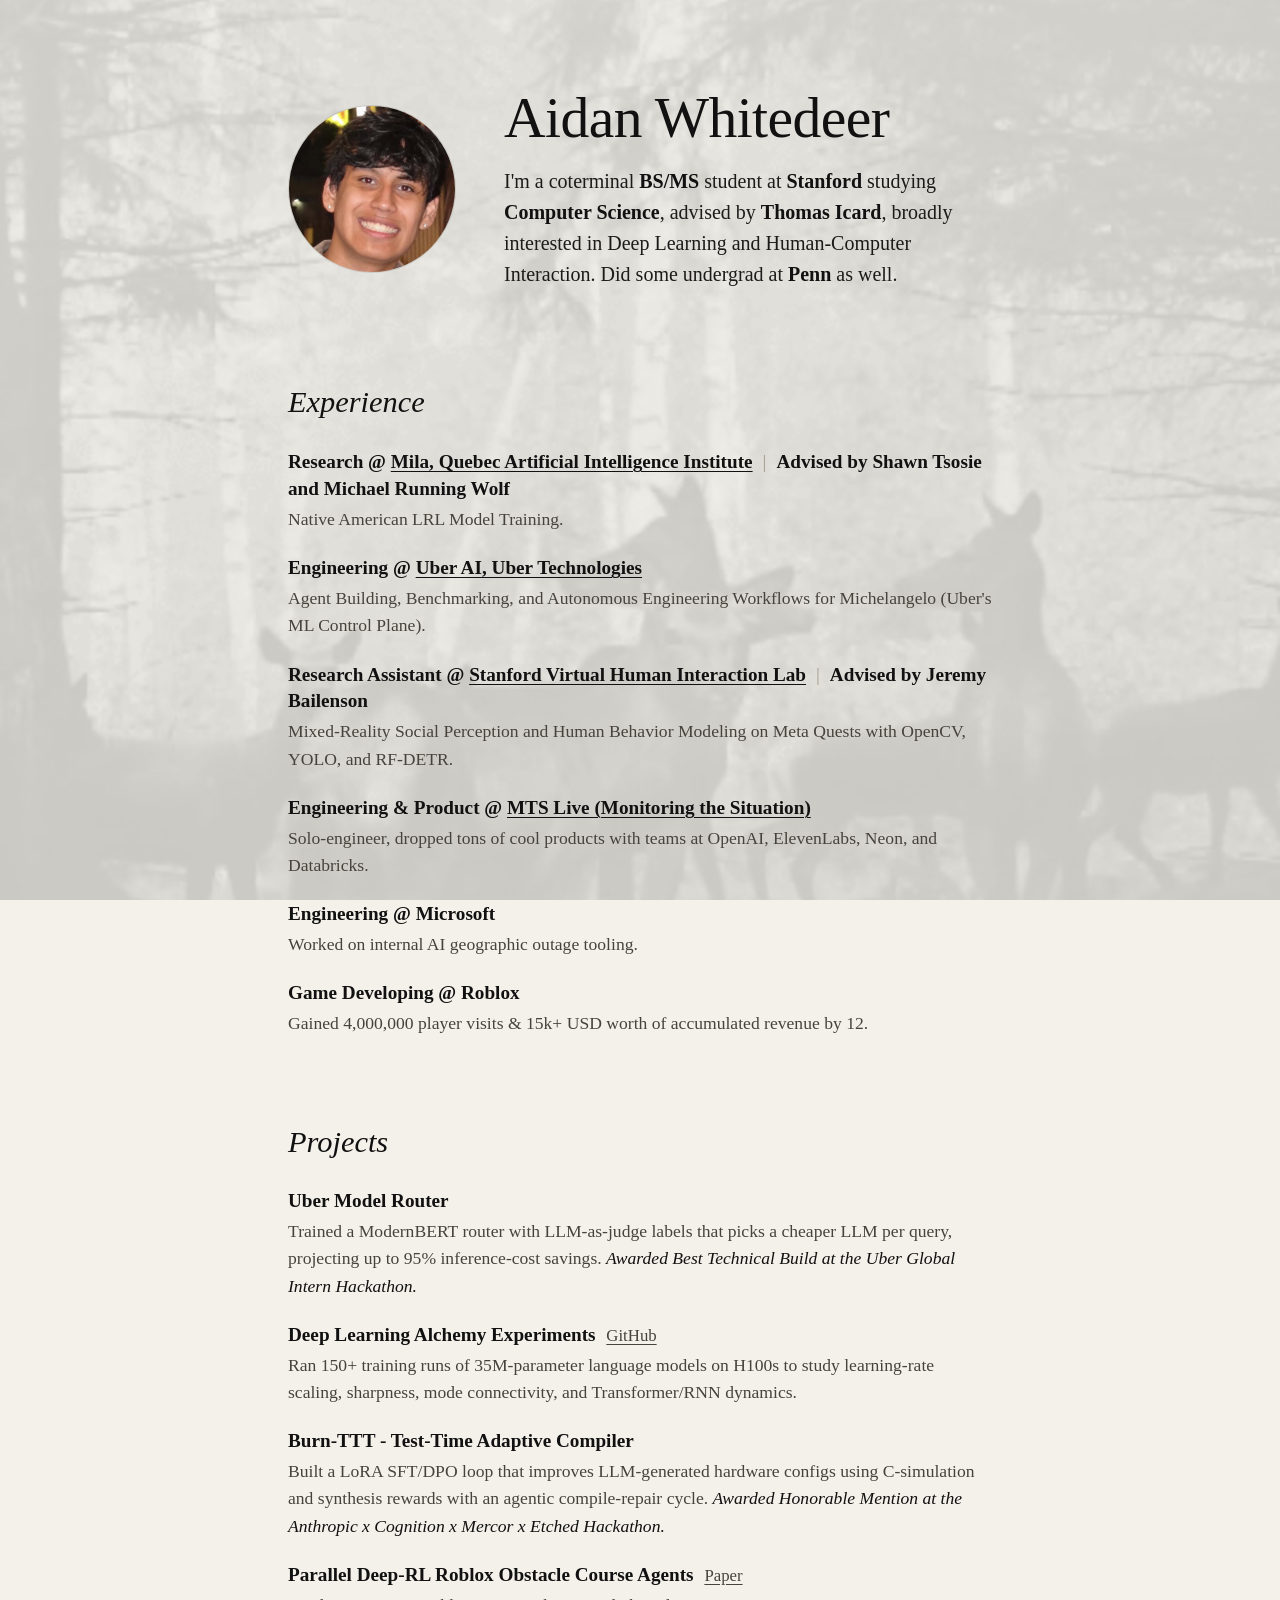
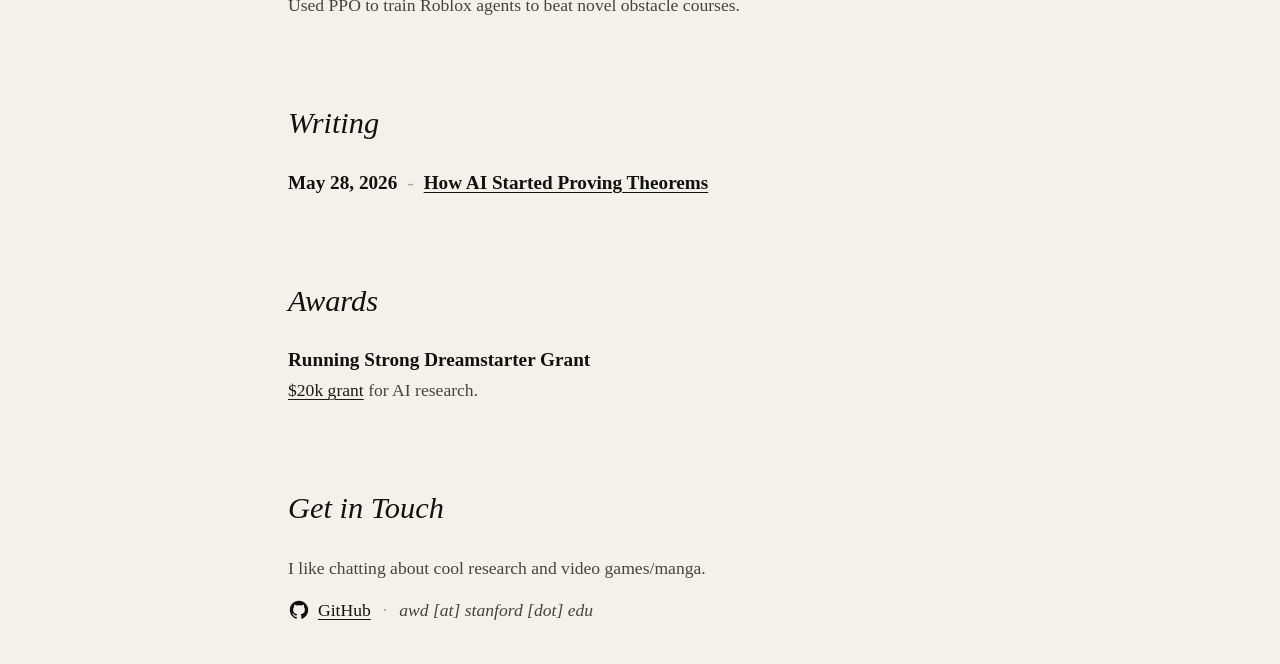
==== commit b9043866: "Update Mila description" ====
--- a/index.html
+++ b/index.html
@@ -190,7 +190,7 @@
 
     <div class="entry">
       <div class="entry-title">Research @ <a class="org-link" href="https://mila.quebec/en/ai4humanity/applied-projects/first-languages-ai-reality" target="_blank" rel="noopener">Mila, Quebec Artificial Intelligence Institute</a><span class="sep">|</span>Advised by Shawn Tsosie and Michael Running Wolf</div>
-      <p class="entry-desc">Post-Training for LRLs with synthetic curricula.</p>
+      <p class="entry-desc">Native American LRL Model Training.</p>
     </div>
 
     <div class="entry">
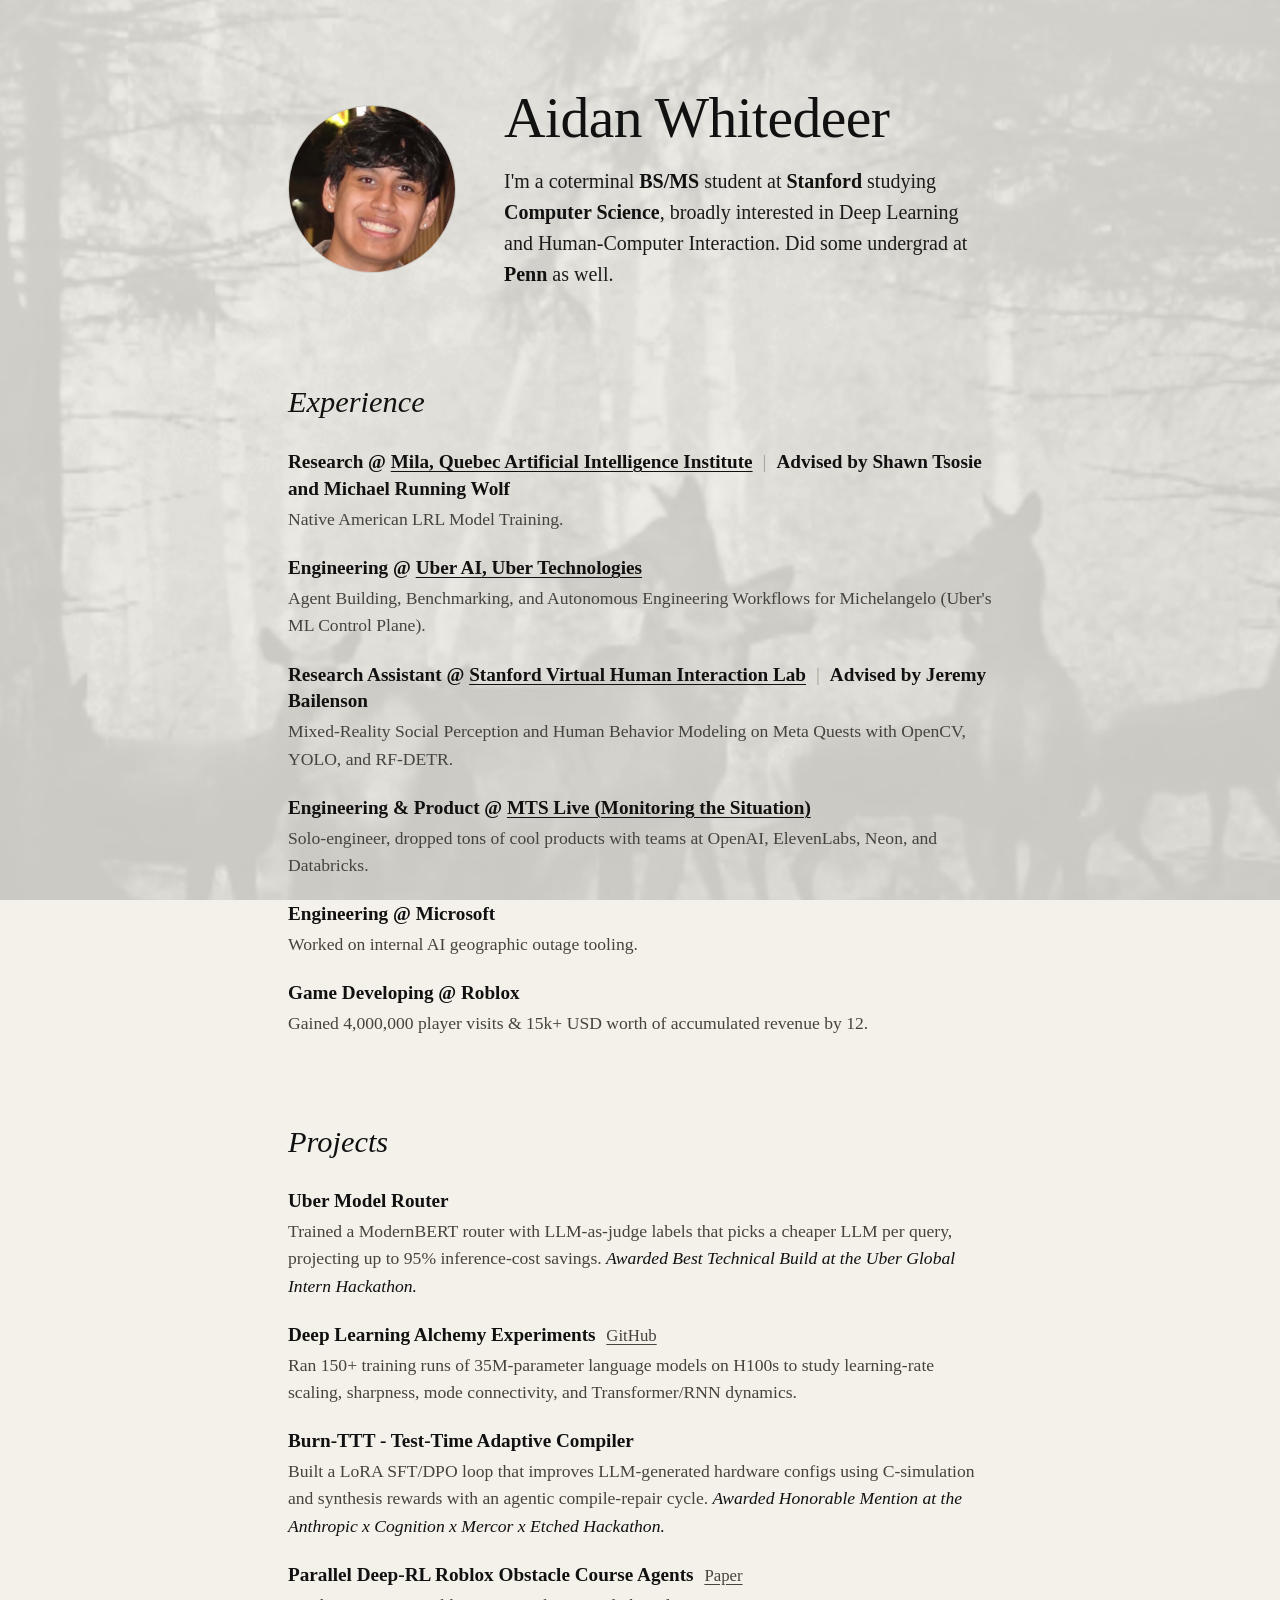
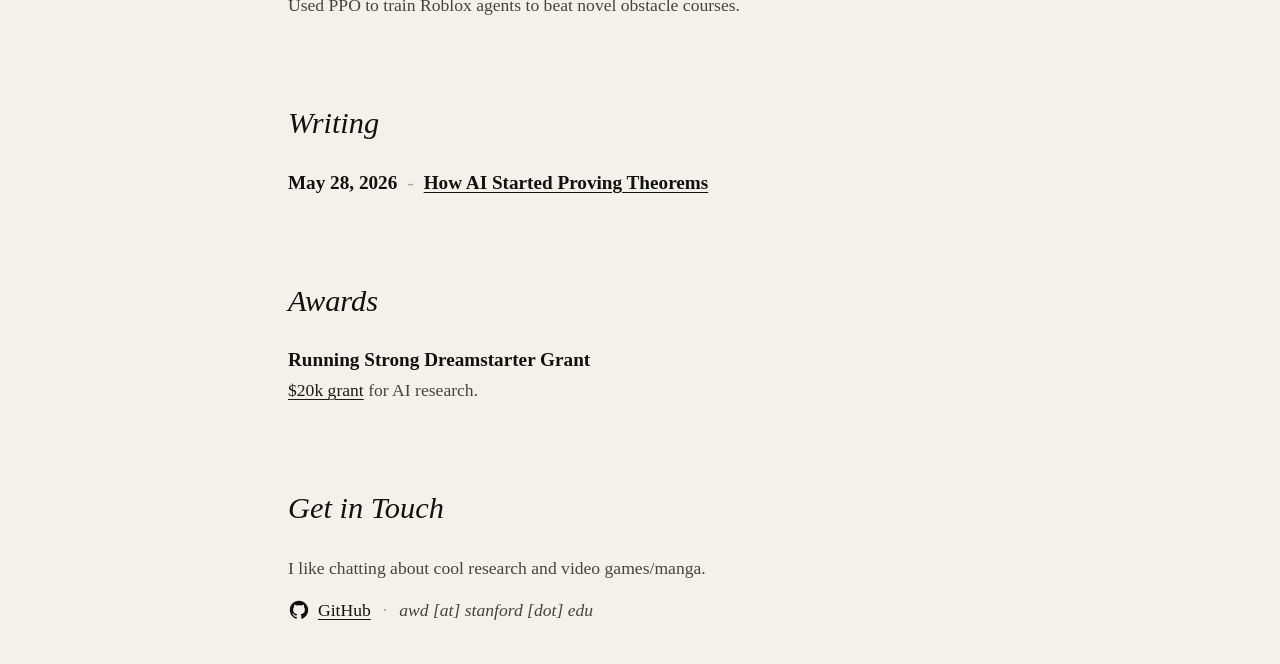
==== commit 63f66220: "website changes" ====
--- a/index.html
+++ b/index.html
@@ -181,7 +181,7 @@
     <img class="hero-photo" src="assets/profile.jpg" alt="Aidan Whitedeer">
     <div class="hero-content">
       <h1 class="hero-name">Aidan Whitedeer</h1>
-      <p class="hero-bio">I'm a coterminal <span class="hl">BS/MS</span> student at <span class="hl">Stanford</span> studying <span class="hl">Computer Science</span>, advised by <span class="hl">Thomas Icard</span>, broadly interested in Deep Learning and Human-Computer Interaction. Did some undergrad at <span class="hl">Penn</span> as well.</p>
+      <p class="hero-bio">I'm a coterminal <span class="hl">BS/MS</span> student at <span class="hl">Stanford</span> studying <span class="hl">Computer Science</span>, broadly interested in Deep Learning and Human-Computer Interaction. Did some undergrad at <span class="hl">Penn</span> as well.</p>
     </div>
   </header>
 
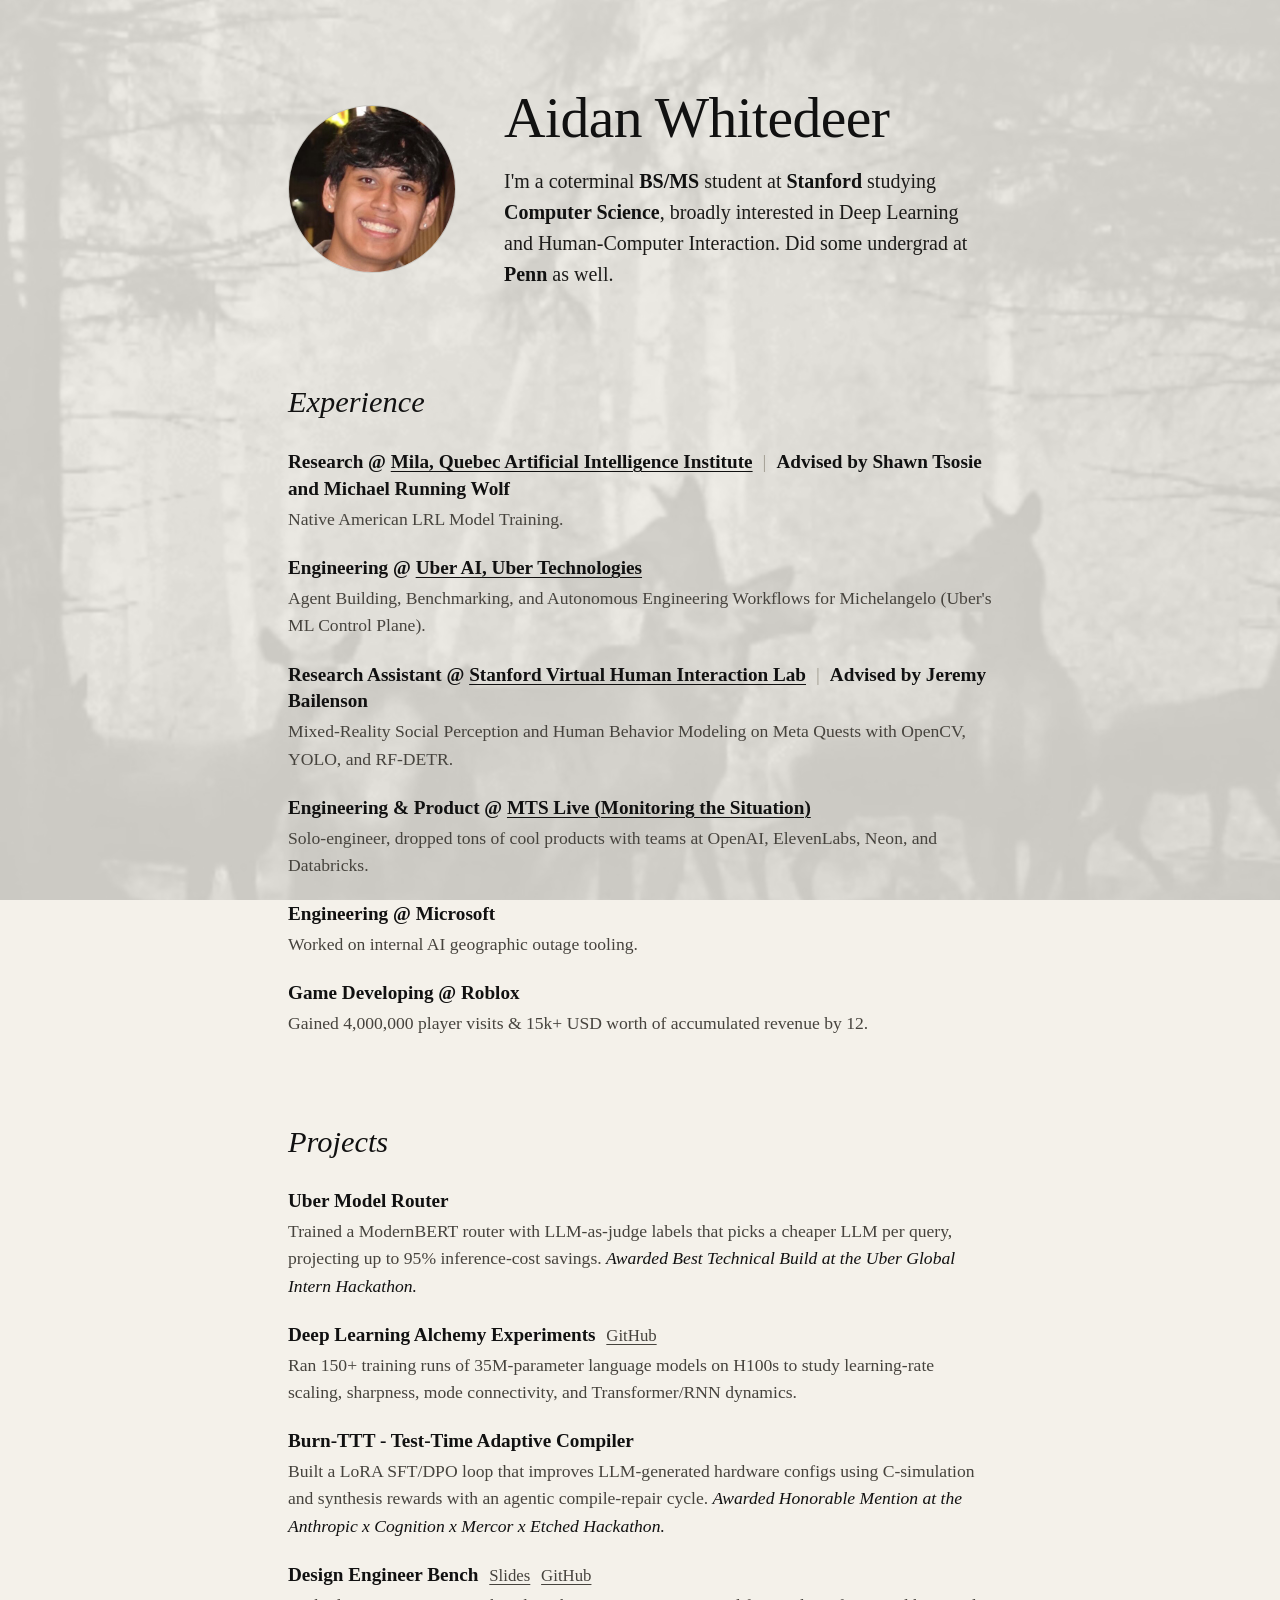
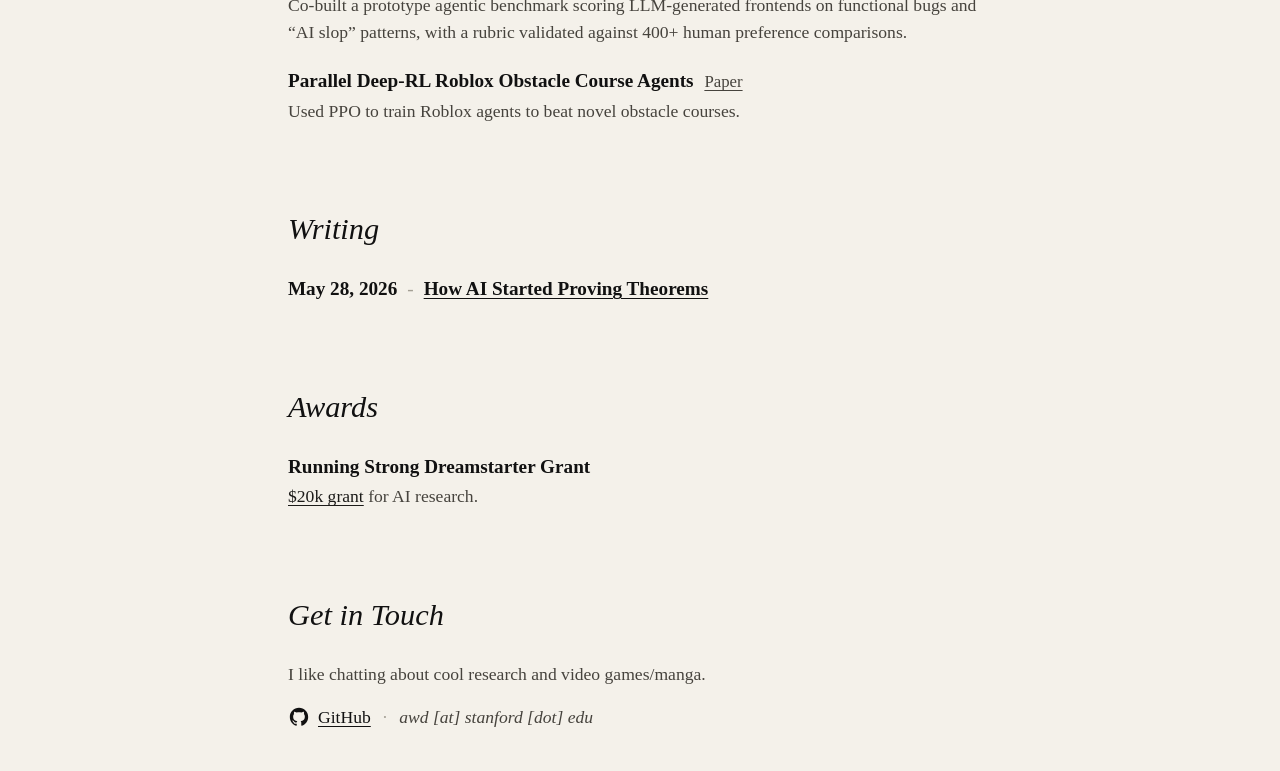
==== commit 3d109e56: "Add Design Engineer Bench project" ====
--- a/index.html
+++ b/index.html
@@ -238,6 +238,11 @@
     </div>
 
     <div class="entry">
+      <div class="entry-title">Design Engineer Bench <a class="ul-link" href="https://docs.google.com/presentation/d/1skuIBEcV7tadep3QLYgjxYX-23vrtHrjJw1zR5dlIb0/edit?usp=sharing" target="_blank" rel="noopener">Slides</a> <a class="ul-link" href="https://github.com/katie-cheng/vals-ai-hackathon" target="_blank" rel="noopener">GitHub</a></div>
+      <p class="entry-desc">Co-built a prototype agentic benchmark scoring LLM-generated frontends on functional bugs and &ldquo;AI slop&rdquo; patterns, with a rubric validated against 400+ human preference comparisons.</p>
+    </div>
+
+    <div class="entry">
       <div class="entry-title">Parallel Deep-RL Roblox Obstacle Course Agents <a class="ul-link" href="https://cs224r.stanford.edu/projects/pdfs/Alex%20Li%20Cheney%20Sang%20Aidan%20Whitedeer%20submission_416286475/CS224RPaper_updated__1_.pdf" target="_blank" rel="noopener">Paper</a></div>
       <p class="entry-desc">Used PPO to train Roblox agents to beat novel obstacle courses.</p>
     </div>
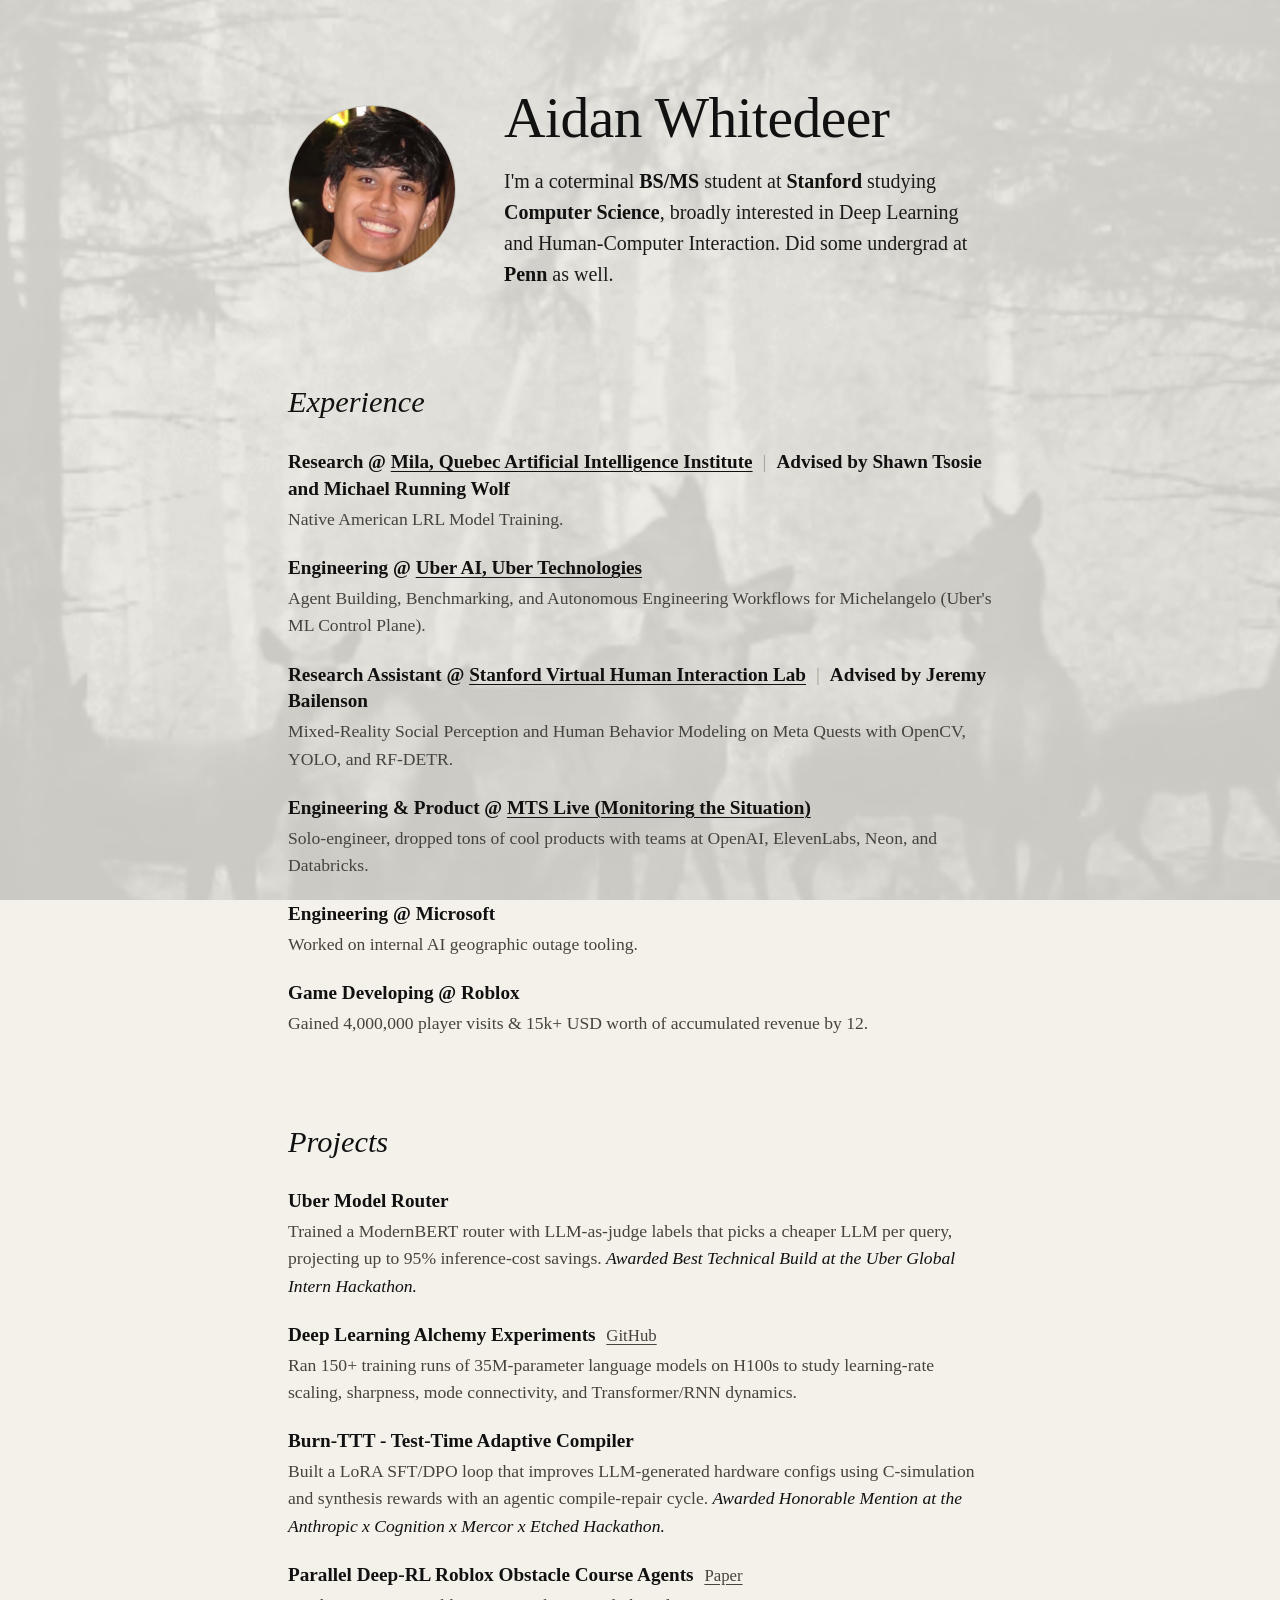
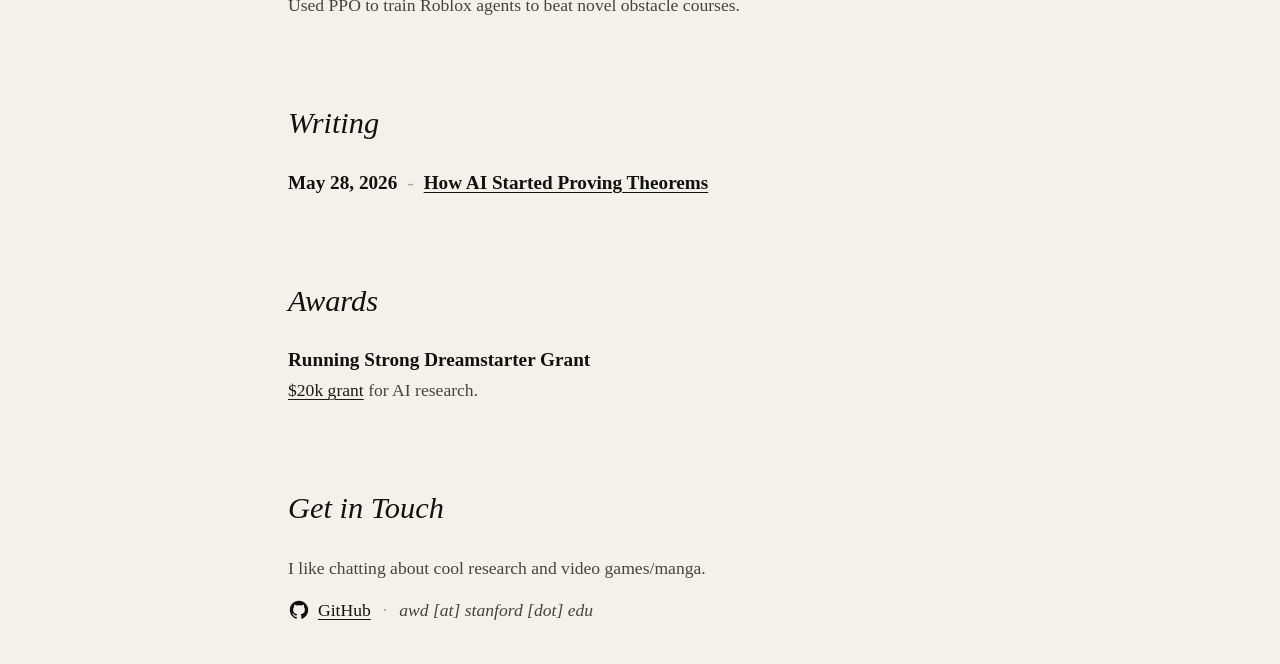
==== commit 3df35303: "Remove Design Engineer Bench project" ====
--- a/index.html
+++ b/index.html
@@ -238,11 +238,6 @@
     </div>
 
     <div class="entry">
-      <div class="entry-title">Design Engineer Bench <a class="ul-link" href="https://docs.google.com/presentation/d/1skuIBEcV7tadep3QLYgjxYX-23vrtHrjJw1zR5dlIb0/edit?usp=sharing" target="_blank" rel="noopener">Slides</a> <a class="ul-link" href="https://github.com/katie-cheng/vals-ai-hackathon" target="_blank" rel="noopener">GitHub</a></div>
-      <p class="entry-desc">Co-built a prototype agentic benchmark scoring LLM-generated frontends on functional bugs and &ldquo;AI slop&rdquo; patterns, with a rubric validated against 400+ human preference comparisons.</p>
-    </div>
-
-    <div class="entry">
       <div class="entry-title">Parallel Deep-RL Roblox Obstacle Course Agents <a class="ul-link" href="https://cs224r.stanford.edu/projects/pdfs/Alex%20Li%20Cheney%20Sang%20Aidan%20Whitedeer%20submission_416286475/CS224RPaper_updated__1_.pdf" target="_blank" rel="noopener">Paper</a></div>
       <p class="entry-desc">Used PPO to train Roblox agents to beat novel obstacle courses.</p>
     </div>
